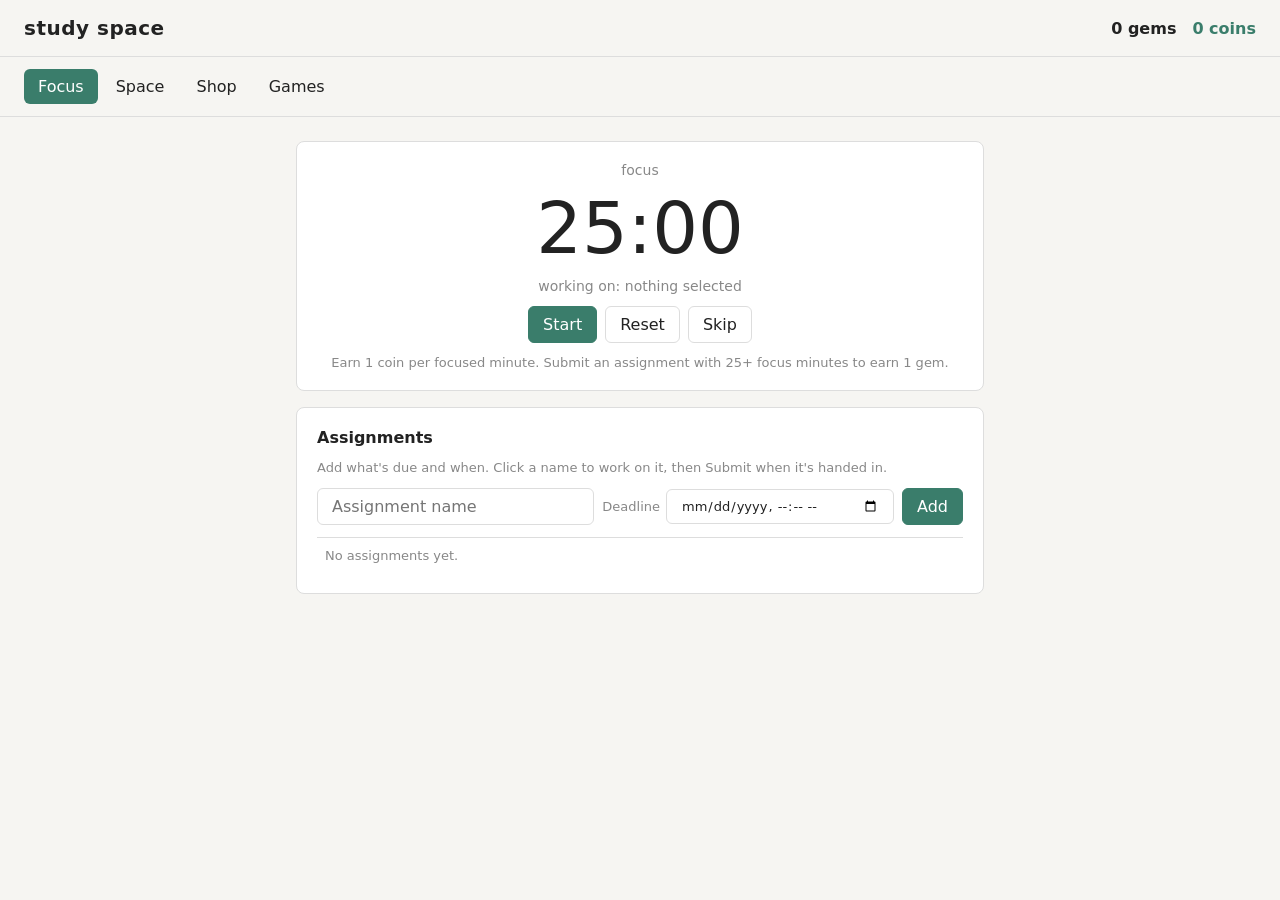
==== index.html @ 0e697341 "Add deadlines and time-left countdowns to the assignment list Co-Authored-By: Claude Opus 5.5 <norep" ====
<!doctype html>
<html lang="en">
<head>
  <meta charset="utf-8">
  <meta name="viewport" content="width=device-width, initial-scale=1">
  <title>Study Space</title>
  <link rel="stylesheet" href="style.css">
</head>
<body>
  <header class="topbar">
    <h1>study space</h1>
    <div class="wallet">
      <span class="gems"><span id="gem-count">0</span> gems</span>
      <span class="coins"><span id="coin-count">0</span> coins</span>
    </div>
  </header>

  <nav class="tabs">
    <button data-tab="focus" class="active">Focus</button>
    <button data-tab="space">Space</button>
    <button data-tab="shop">Shop</button>
    <button data-tab="games">Games</button>
  </nav>

  <main>
    <!-- FOCUS: pomodoro timer + assignments -->
    <section id="tab-focus" class="tab active">
      <div class="card timer-card">
        <div id="timer-mode" class="label">focus</div>
        <div id="timer-display" class="timer">25:00</div>
        <div class="label">working on: <span id="current-assignment">nothing selected</span></div>
        <div class="row">
          <button id="btn-start" class="primary">Start</button>
          <button id="btn-reset">Reset</button>
          <button id="btn-skip">Skip</button>
        </div>
        <div class="small" id="earn-info"></div>
      </div>

      <div class="card">
        <h2>Assignments</h2>
        <p class="small">Add what's due and when. Click a name to work on it, then Submit when it's handed in.</p>
        <form id="assignment-form" class="row wrap">
          <input id="assignment-input" placeholder="Assignment name" maxlength="80" required>
          <label class="small due-label">Deadline
            <input id="assignment-deadline" type="datetime-local">
          </label>
          <button class="primary">Add</button>
        </form>
        <ul id="assignment-list" class="list"></ul>
      </div>
    </section>

    <!-- SPACE: decorate your room -->
    <section id="tab-space" class="tab">
      <div class="card">
        <h2>Your space</h2>
        <p class="small">Pick a decoration below, then click a spot in the room. Click a placed item to remove it.</p>
        <div id="room" class="room"></div>
      </div>
      <div class="card">
        <h2>Inventory</h2>
        <div id="inventory" class="grid"></div>
      </div>
    </section>

    <!-- SHOP -->
    <section id="tab-shop" class="tab">
      <div class="card">
        <h2>Exchange</h2>
        <p class="small" id="exchange-info"></p>
        <button id="btn-exchange" class="primary">Exchange 1 gem</button>
      </div>
      <div class="card"><h2>Themes</h2><div id="shop-themes" class="grid"></div></div>
      <div class="card"><h2>Decorations</h2><div id="shop-decorations" class="grid"></div></div>
      <div class="card"><h2>Mini games</h2><div id="shop-games" class="grid"></div></div>
    </section>

    <!-- GAMES -->
    <section id="tab-games" class="tab">
      <div class="card">
        <h2>Mini games</h2>
        <div id="games-list" class="grid"></div>
      </div>
      <div class="card" id="game-stage-card" hidden>
        <div class="row between">
          <h2 id="game-title"></h2>
          <button id="btn-close-game">Close</button>
        </div>
        <div id="game-stage"></div>
      </div>
    </section>
  </main>

  <script src="js/catalog.js"></script>
  <script src="js/state.js"></script>
  <script src="js/games.js"></script>
  <script src="js/app.js"></script>
</body>
</html>
---- style.css ----
/* Study Space — flat, minimalist. No shadows anywhere. */
:root {
  --bg: #f6f5f2;
  --surface: #ffffff;
  --text: #222222;
  --muted: #888888;
  --border: #dddddd;
  --accent: #3a7d6b;
  --accent-text: #ffffff;
}

* { box-sizing: border-box; box-shadow: none !important; text-shadow: none !important; }

body {
  margin: 0;
  font-family: system-ui, -apple-system, "Segoe UI", sans-serif;
  background: var(--bg);
  color: var(--text);
}

.topbar {
  display: flex;
  justify-content: space-between;
  align-items: center;
  padding: 16px 24px;
  border-bottom: 1px solid var(--border);
}
.topbar h1 { margin: 0; font-size: 20px; font-weight: 600; letter-spacing: 0.5px; }
.wallet { display: flex; gap: 16px; font-weight: 600; }
.coins { color: var(--accent); }
.gems { color: var(--text); }

.tabs { display: flex; gap: 4px; padding: 12px 24px; border-bottom: 1px solid var(--border); }
.tabs button { border: none; background: transparent; }
.tabs button.active { background: var(--accent); color: var(--accent-text); }

main { max-width: 720px; margin: 0 auto; padding: 24px 16px; }
.tab { display: none; }
.tab.active { display: block; }

.card {
  background: var(--surface);
  border: 1px solid var(--border);
  border-radius: 8px;
  padding: 20px;
  margin-bottom: 16px;
}
h2 { margin: 0 0 12px; font-size: 16px; font-weight: 600; }

button, input {
  font: inherit;
  color: var(--text);
  background: var(--surface);
  border: 1px solid var(--border);
  border-radius: 6px;
  padding: 8px 14px;
}
button { cursor: pointer; }
button:hover { border-color: var(--accent); }
button.primary { background: var(--accent); color: var(--accent-text); border-color: var(--accent); }
button:disabled { opacity: 0.4; cursor: default; }
input { flex: 1; min-width: 0; }

.row { display: flex; gap: 8px; align-items: center; margin: 12px 0; }
.row.between { justify-content: space-between; margin: 0 0 12px; }
.small { font-size: 13px; color: var(--muted); }
.label { color: var(--muted); font-size: 14px; }

/* Timer */
.timer-card { text-align: center; }
.timer-card .row { justify-content: center; }
.timer { font-size: 72px; font-weight: 300; font-variant-numeric: tabular-nums; margin: 8px 0; }

/* Assignment list */
.list { list-style: none; padding: 0; margin: 0; }
.list li {
  display: flex; align-items: center; gap: 8px;
  padding: 10px 8px; border-top: 1px solid var(--border);
}
.list li.selected { outline: 2px solid var(--accent); outline-offset: -2px; border-radius: 6px; }
.list li.done .name { text-decoration: line-through; color: var(--muted); }
.row.wrap { flex-wrap: wrap; }
.due-label { display: flex; align-items: center; gap: 6px; }
.due-label input { flex: none; }
.list .info { flex: 1; min-width: 0; display: flex; flex-direction: column; gap: 2px; }
.list .name { cursor: pointer; }
.list .due { font-size: 13px; color: var(--muted); display: flex; gap: 6px; align-items: center; flex-wrap: wrap; }
.list .due .left { color: var(--text); }
.list .due .overdue { color: #c0392b; font-weight: 600; }
.list .due .soon { color: var(--accent); font-weight: 600; }
.list .due input { padding: 2px 6px; font-size: 13px; flex: none; }
.list .due .link { border: none; background: none; padding: 0; font-size: 13px; color: var(--muted); text-decoration: underline; }
.list .mins { color: var(--muted); font-size: 13px; }
.list .gem-tag { font-size: 12px; border: 1px solid var(--border); border-radius: 4px; padding: 2px 6px; }
.list button { padding: 4px 10px; font-size: 13px; }

/* Grid of items (shop, inventory, games) */
.grid { display: grid; grid-template-columns: repeat(auto-fill, minmax(140px, 1fr)); gap: 8px; }
.item {
  border: 1px solid var(--border); border-radius: 6px; padding: 12px;
  display: flex; flex-direction: column; gap: 6px; align-items: center; text-align: center;
}
.item.selected { border-color: var(--accent); border-width: 2px; }
.item .icon { font-size: 28px; }
.item .swatch { width: 40px; height: 24px; border-radius: 4px; border: 1px solid var(--border); }
.item button { width: 100%; }

/* Room */
.room {
  display: grid; grid-template-columns: repeat(6, 1fr); gap: 4px;
  border: 1px solid var(--border); border-radius: 6px; padding: 4px;
  background: var(--bg);
}
.slot {
  aspect-ratio: 1; display: flex; align-items: center; justify-content: center;
  font-size: 32px; border: 1px dashed var(--border); border-radius: 4px; cursor: pointer;
}
.slot:hover { border-color: var(--accent); }
.slot.floor { background: var(--surface); }

/* Mini game stage */
#game-stage { min-height: 260px; position: relative; }
.target {
  position: absolute; width: 40px; height: 40px; border-radius: 50%;
  background: var(--accent); border: none; padding: 0;
}
.memory-grid { display: grid; grid-template-columns: repeat(4, 1fr); gap: 6px; max-width: 320px; }
.memory-grid button { aspect-ratio: 1; font-size: 24px; }
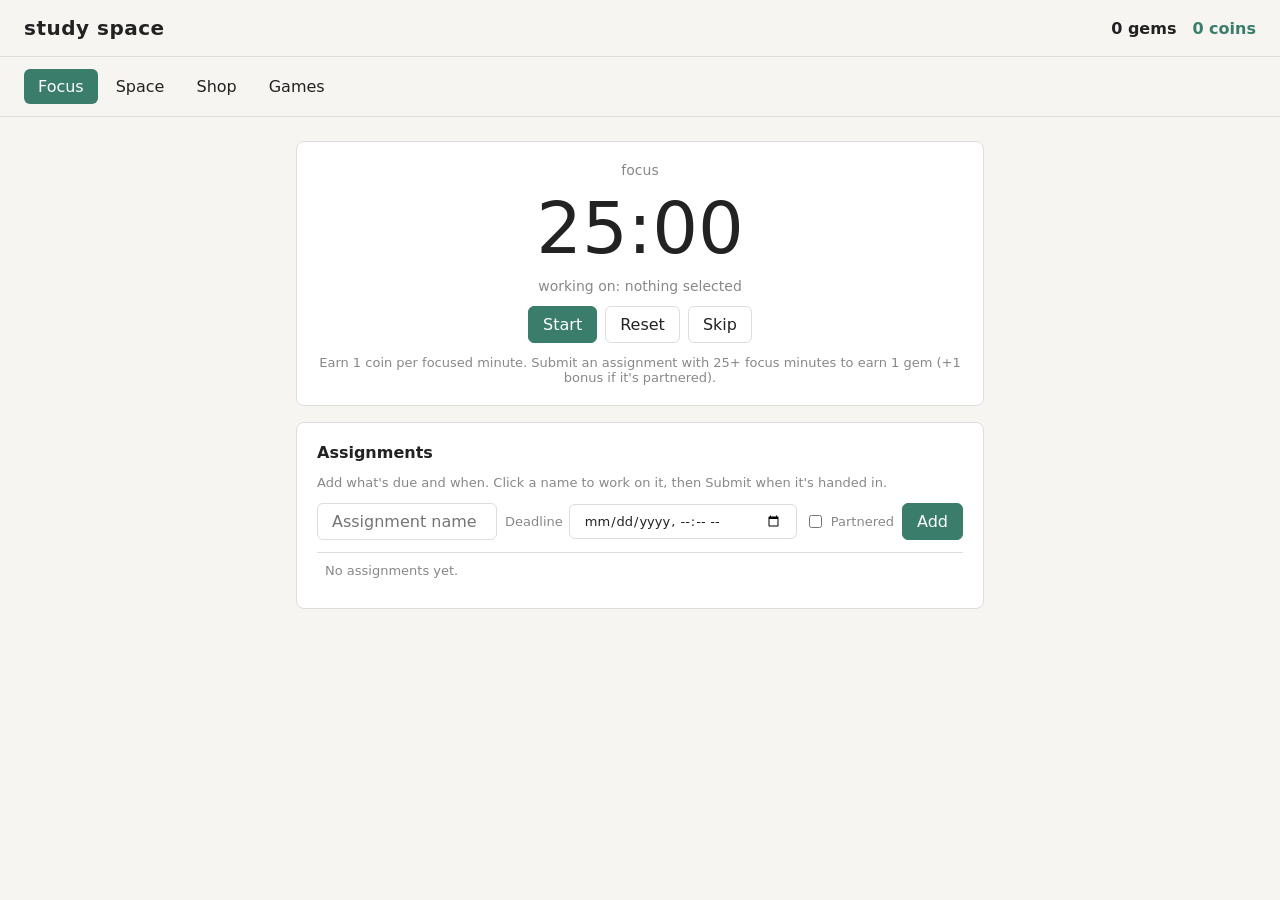
==== commit 521600af: "Mark partnered assignments and pay bonus gems for submitting them Co-Authored-By: Claude Opus 5.5 <n" ====
--- a/index.html
+++ b/index.html
@@ -45,6 +45,8 @@
           <label class="small due-label">Deadline
             <input id="assignment-deadline" type="datetime-local">
           </label>
+          <label class="small due-label"><input id="assignment-partnered" type="checkbox"> Partnered</label>
+          <input id="assignment-partners" placeholder="Partner names (optional)" maxlength="80" hidden>
           <button class="primary">Add</button>
         </form>
         <ul id="assignment-list" class="list"></ul>
--- a/style.css
+++ b/style.css
@@ -89,6 +89,12 @@
 .list .due .overdue { color: #c0392b; font-weight: 600; }
 .list .due .soon { color: var(--accent); font-weight: 600; }
 .list .due input { padding: 2px 6px; font-size: 13px; flex: none; }
+.partner-tag {
+  font-size: 12px; border: 1px solid var(--accent); color: var(--accent);
+  border-radius: 4px; padding: 1px 6px; margin-left: 6px; vertical-align: middle;
+}
+.list li.partnered:not(.done) { border-left: 3px solid var(--accent); }
+.list .counting { font-size: 12px; color: var(--accent); }
 .list .due .link { border: none; background: none; padding: 0; font-size: 13px; color: var(--muted); text-decoration: underline; }
 .list .mins { color: var(--muted); font-size: 13px; }
 .list .gem-tag { font-size: 12px; border: 1px solid var(--border); border-radius: 4px; padding: 2px 6px; }
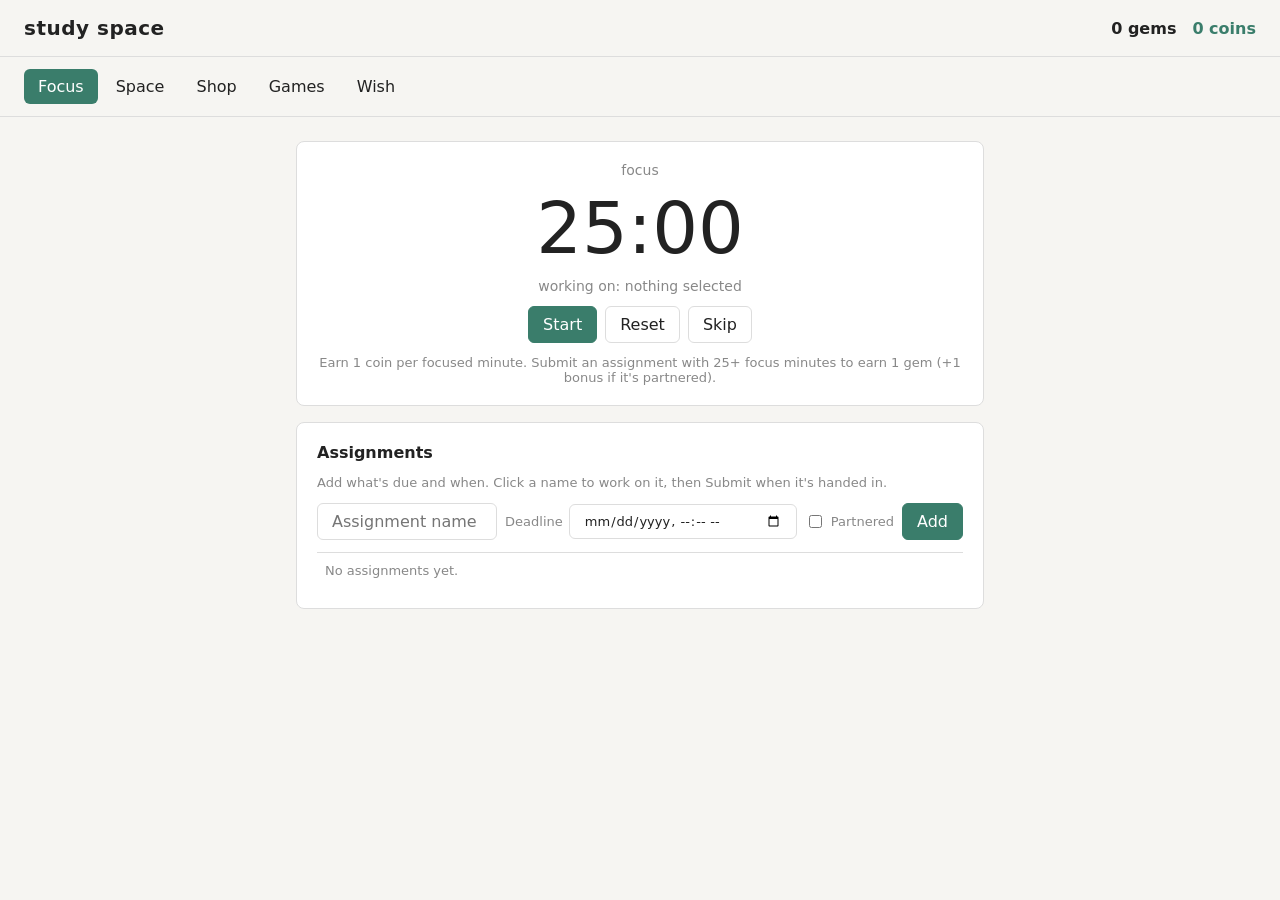
==== commit 5b2fc29d: "Add Wish page: banner-style gacha for study buddies Co-Authored-By: Claude Opus 5.5 <noreply@anthrop" ====
--- a/index.html
+++ b/index.html
@@ -20,6 +20,7 @@
     <button data-tab="space">Space</button>
     <button data-tab="shop">Shop</button>
     <button data-tab="games">Games</button>
+    <button data-tab="wish">Wish</button>
   </nav>
 
   <main>
@@ -29,6 +30,7 @@
         <div id="timer-mode" class="label">focus</div>
         <div id="timer-display" class="timer">25:00</div>
         <div class="label">working on: <span id="current-assignment">nothing selected</span></div>
+        <div id="buddy-companion" class="small" hidden></div>
         <div class="row">
           <button id="btn-start" class="primary">Start</button>
           <button id="btn-reset">Reset</button>
@@ -92,11 +94,39 @@
         <div id="game-stage"></div>
       </div>
     </section>
+
+    <!-- WISH: gacha banners for study buddies -->
+    <section id="tab-wish" class="tab">
+      <div id="banner-tabs" class="row"></div>
+      <div class="card banner">
+        <div class="banner-art" id="banner-art"></div>
+        <div class="banner-body">
+          <div class="label">limited banner</div>
+          <h2 id="banner-name"></h2>
+          <p id="banner-blurb" class="small"></p>
+          <p id="banner-rates" class="small"></p>
+          <div class="row">
+            <button id="btn-wish-1">Wish ×1</button>
+            <button id="btn-wish-10" class="primary">Wish ×10</button>
+          </div>
+        </div>
+      </div>
+      <div class="card" id="wish-results-card" hidden>
+        <h2>Results</h2>
+        <div id="wish-results" class="grid"></div>
+      </div>
+      <div class="card">
+        <h2>Study buddies</h2>
+        <p class="small">Pick one to keep you company on the Focus page.</p>
+        <div id="buddy-collection" class="grid"></div>
+      </div>
+    </section>
   </main>
 
   <script src="js/catalog.js"></script>
   <script src="js/state.js"></script>
   <script src="js/games.js"></script>
+  <script src="js/gacha.js"></script>
   <script src="js/app.js"></script>
 </body>
 </html>
--- a/style.css
+++ b/style.css
@@ -124,6 +124,25 @@
 .slot:hover { border-color: var(--accent); }
 .slot.floor { background: var(--surface); }
 
+/* Wish (gacha) */
+.banner { display: flex; gap: 20px; align-items: center; border: 2px solid var(--accent); }
+.banner-art {
+  font-size: 88px; width: 140px; height: 140px; flex: none;
+  display: flex; align-items: center; justify-content: center;
+  border: 1px solid var(--border); border-radius: 8px; background: var(--bg);
+}
+.banner-body h2 { font-size: 22px; margin: 4px 0; }
+#banner-tabs button.active { border-color: var(--accent); color: var(--accent); }
+.r3 { border-color: var(--border); }
+.r4 { border-color: #7b6cd9; }
+.r5 { border-color: #d4a017; border-width: 2px; }
+.stars { font-size: 12px; letter-spacing: 1px; }
+.r4 .stars { color: #7b6cd9; }
+.r5 .stars { color: #d4a017; }
+.item.locked { opacity: 0.35; }
+.item.new::after { content: "new"; font-size: 11px; color: var(--accent); }
+@media (max-width: 520px) { .banner { flex-direction: column; text-align: center; } .banner .row { justify-content: center; } }
+
 /* Mini game stage */
 #game-stage { min-height: 260px; position: relative; }
 .target {
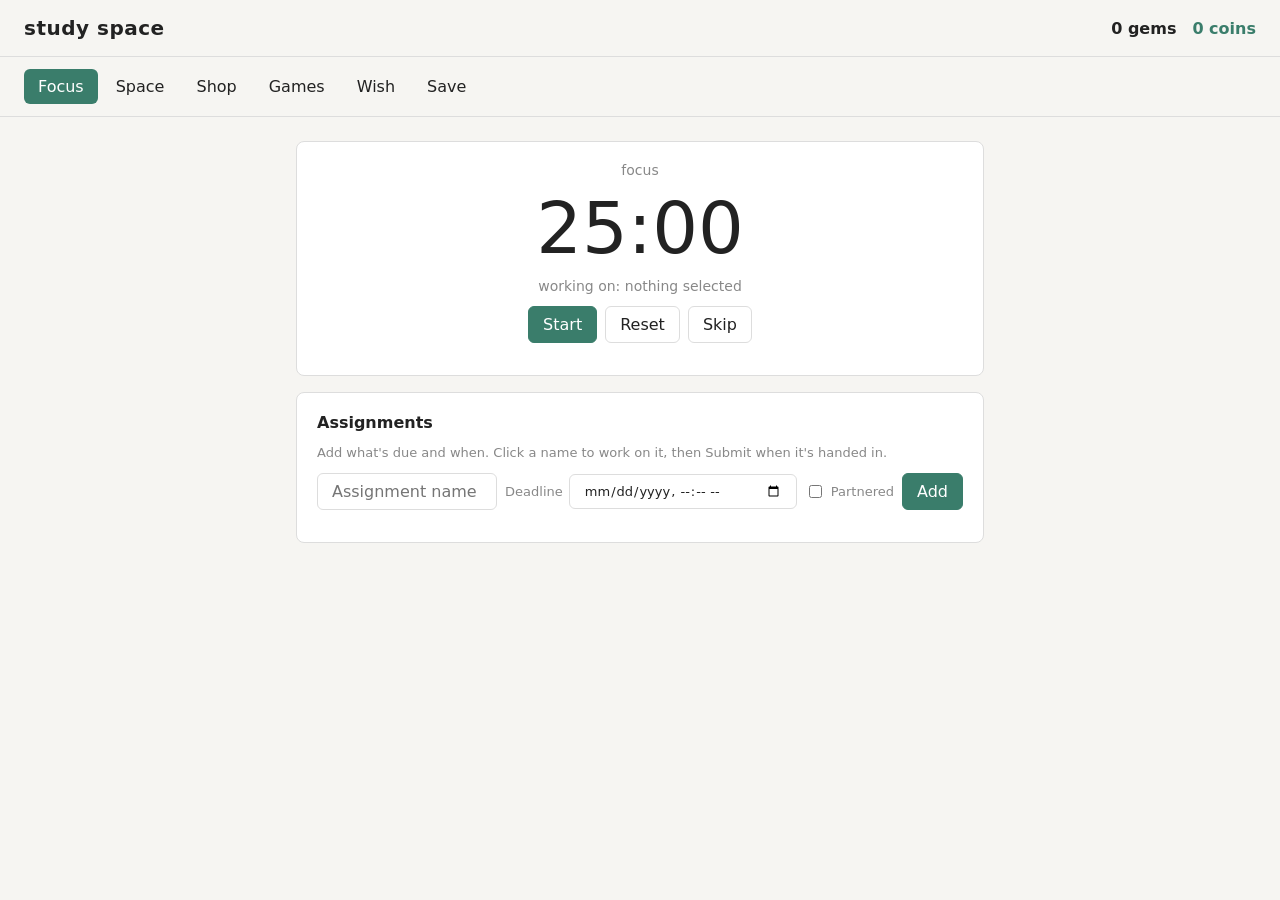
==== commit daceab2e: "Add save codes to export and import progress Co-Authored-By: Claude Opus 5.5 <noreply@anthropic.com>" ====
--- a/index.html
+++ b/index.html
@@ -21,6 +21,7 @@
     <button data-tab="shop">Shop</button>
     <button data-tab="games">Games</button>
     <button data-tab="wish">Wish</button>
+    <button data-tab="save">Save</button>
   </nav>
 
   <main>
@@ -121,12 +122,35 @@
         <div id="buddy-collection" class="grid"></div>
       </div>
     </section>
+
+    <!-- SAVE: export / import progress as a code -->
+    <section id="tab-save" class="tab">
+      <div class="card">
+        <h2>Get your save code</h2>
+        <p class="small">Copy this code somewhere safe (notes app, email to yourself). It holds everything: coins, gems, assignments, decorations, buddies.</p>
+        <div class="row">
+          <button id="btn-make-code" class="primary">Generate code</button>
+          <button id="btn-copy-code" disabled>Copy</button>
+        </div>
+        <textarea id="save-code-out" rows="4" readonly placeholder="Your code will appear here"></textarea>
+      </div>
+      <div class="card">
+        <h2>Load a save code</h2>
+        <p class="small">Paste a code to restore progress on this browser. This replaces the current progress here.</p>
+        <textarea id="save-code-in" rows="4" placeholder="Paste a code starting with SS1-"></textarea>
+        <div class="row">
+          <button id="btn-load-code" class="primary">Load</button>
+          <span id="save-code-msg" class="small"></span>
+        </div>
+      </div>
+    </section>
   </main>
 
   <script src="js/catalog.js"></script>
   <script src="js/state.js"></script>
   <script src="js/games.js"></script>
   <script src="js/gacha.js"></script>
+  <script src="js/savecode.js"></script>
   <script src="js/app.js"></script>
 </body>
 </html>
--- a/style.css
+++ b/style.css
@@ -60,6 +60,11 @@
 button.primary { background: var(--accent); color: var(--accent-text); border-color: var(--accent); }
 button:disabled { opacity: 0.4; cursor: default; }
 input { flex: 1; min-width: 0; }
+textarea {
+  width: 100%; font: 13px/1.4 ui-monospace, Menlo, Consolas, monospace; color: var(--text);
+  background: var(--bg); border: 1px solid var(--border); border-radius: 6px; padding: 8px;
+  resize: vertical; word-break: break-all;
+}
 
 .row { display: flex; gap: 8px; align-items: center; margin: 12px 0; }
 .row.between { justify-content: space-between; margin: 0 0 12px; }
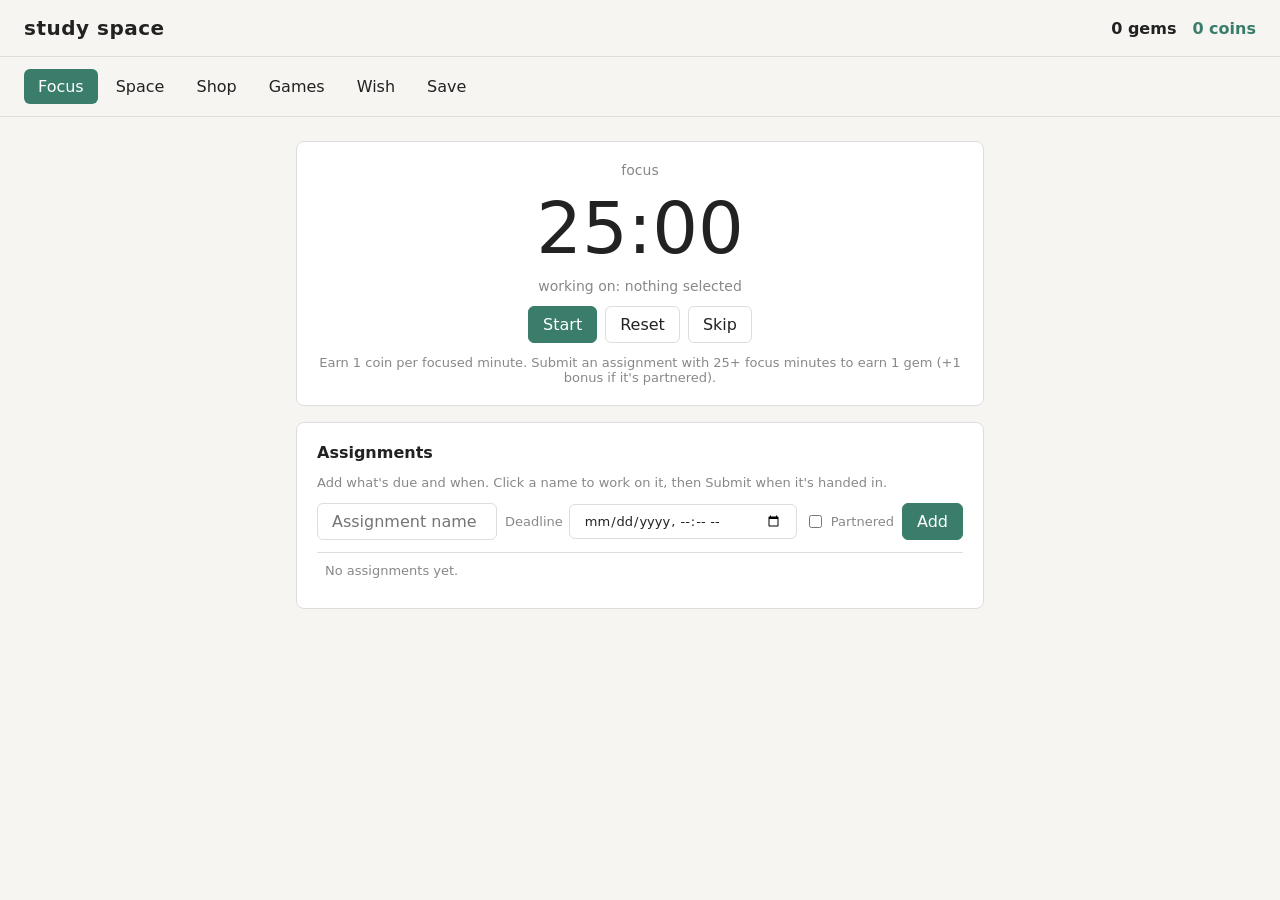
==== commit 2b819450: "Turn Space into a drag-and-drop sticker stage with backdrops Co-Authored-By: Claude Opus 5.5 <norepl" ====
--- a/index.html
+++ b/index.html
@@ -59,13 +59,29 @@
     <!-- SPACE: decorate your room -->
     <section id="tab-space" class="tab">
       <div class="card">
-        <h2>Your space</h2>
-        <p class="small">Pick a decoration below, then click a spot in the room. Click a placed item to remove it.</p>
-        <div id="room" class="room"></div>
+        <div class="row between">
+          <h2>Your space</h2>
+          <button id="btn-clear-stage">Put everything away</button>
+        </div>
+        <p class="small">Drag stickers from the tray onto the stage. Drag them around, tap one to resize, flip or layer it, and drag it off the stage to put it away.</p>
+        <div id="stage" class="stage"></div>
+        <div id="sticker-tools" class="row tools" hidden>
+          <button data-tool="smaller" title="Smaller">−</button>
+          <button data-tool="bigger" title="Bigger">+</button>
+          <button data-tool="flip" title="Flip">Flip</button>
+          <button data-tool="back" title="Send backward">Back</button>
+          <button data-tool="front" title="Bring forward">Front</button>
+          <button data-tool="remove" title="Put away">Put away</button>
+        </div>
       </div>
       <div class="card">
-        <h2>Inventory</h2>
-        <div id="inventory" class="grid"></div>
+        <h2>Sticker tray</h2>
+        <div class="label">Decorations</div>
+        <div id="tray-decor" class="tray"></div>
+        <div class="label">Study buddies</div>
+        <div id="tray-buddies" class="tray"></div>
+        <div class="label">Backdrop</div>
+        <div id="backdrop-picker" class="tray"></div>
       </div>
     </section>
 
@@ -77,6 +93,7 @@
         <button id="btn-exchange" class="primary">Exchange 1 gem</button>
       </div>
       <div class="card"><h2>Themes</h2><div id="shop-themes" class="grid"></div></div>
+      <div class="card"><h2>Backdrops</h2><div id="shop-backdrops" class="grid"></div></div>
       <div class="card"><h2>Decorations</h2><div id="shop-decorations" class="grid"></div></div>
       <div class="card"><h2>Mini games</h2><div id="shop-games" class="grid"></div></div>
     </section>
@@ -150,6 +167,7 @@
   <script src="js/state.js"></script>
   <script src="js/games.js"></script>
   <script src="js/gacha.js"></script>
+  <script src="js/space.js"></script>
   <script src="js/savecode.js"></script>
   <script src="js/app.js"></script>
 </body>
--- a/style.css
+++ b/style.css
@@ -116,18 +116,33 @@
 .item .swatch { width: 40px; height: 24px; border-radius: 4px; border: 1px solid var(--border); }
 .item button { width: 100%; }
 
-/* Room */
-.room {
-  display: grid; grid-template-columns: repeat(6, 1fr); gap: 4px;
-  border: 1px solid var(--border); border-radius: 6px; padding: 4px;
-  background: var(--bg);
+/* Space stage (drag-and-drop sticker scene) */
+.stage {
+  position: relative; aspect-ratio: 4 / 3; overflow: hidden;
+  container-type: inline-size; touch-action: none; user-select: none;
+  border: 1px solid var(--border); border-radius: 6px;
+  background: linear-gradient(var(--wall, #efe9df) 0 66%, var(--floor, #d9cbb5) 66% 100%);
 }
-.slot {
-  aspect-ratio: 1; display: flex; align-items: center; justify-content: center;
-  font-size: 32px; border: 1px dashed var(--border); border-radius: 4px; cursor: pointer;
+.sticker {
+  position: absolute; line-height: 1; font-size: 11cqw; cursor: grab;
+  transform: translate(-50%, -50%) scale(var(--s, 1)) scaleX(var(--flip, 1));
+  padding: 2px; border: 2px solid transparent; border-radius: 6px;
 }
-.slot:hover { border-color: var(--accent); }
-.slot.floor { background: var(--surface); }
+.sticker.selected { border: 2px dashed var(--accent); }
+.sticker.dragging { cursor: grabbing; }
+.drag-ghost { position: fixed; z-index: 100; pointer-events: none; font-size: 48px; transform: translate(-50%, -50%); }
+.tools { flex-wrap: wrap; }
+.tools button { padding: 6px 12px; }
+.tray { display: flex; gap: 8px; overflow-x: auto; padding: 6px 0 12px; touch-action: pan-x; }
+.tray .chip {
+  flex: none; display: flex; flex-direction: column; align-items: center; gap: 2px;
+  min-width: 64px; padding: 8px; border: 1px solid var(--border); border-radius: 6px;
+  background: var(--surface); cursor: grab; user-select: none; touch-action: none; font-size: 12px;
+}
+.tray .chip .icon { font-size: 28px; line-height: 1; }
+.tray .chip.active { border-color: var(--accent); border-width: 2px; }
+.tray .empty { font-size: 13px; color: var(--muted); padding: 8px 0; }
+.backdrop-swatch { width: 40px; height: 30px; border-radius: 4px; border: 1px solid var(--border); }
 
 /* Wish (gacha) */
 .banner { display: flex; gap: 20px; align-items: center; border: 2px solid var(--accent); }
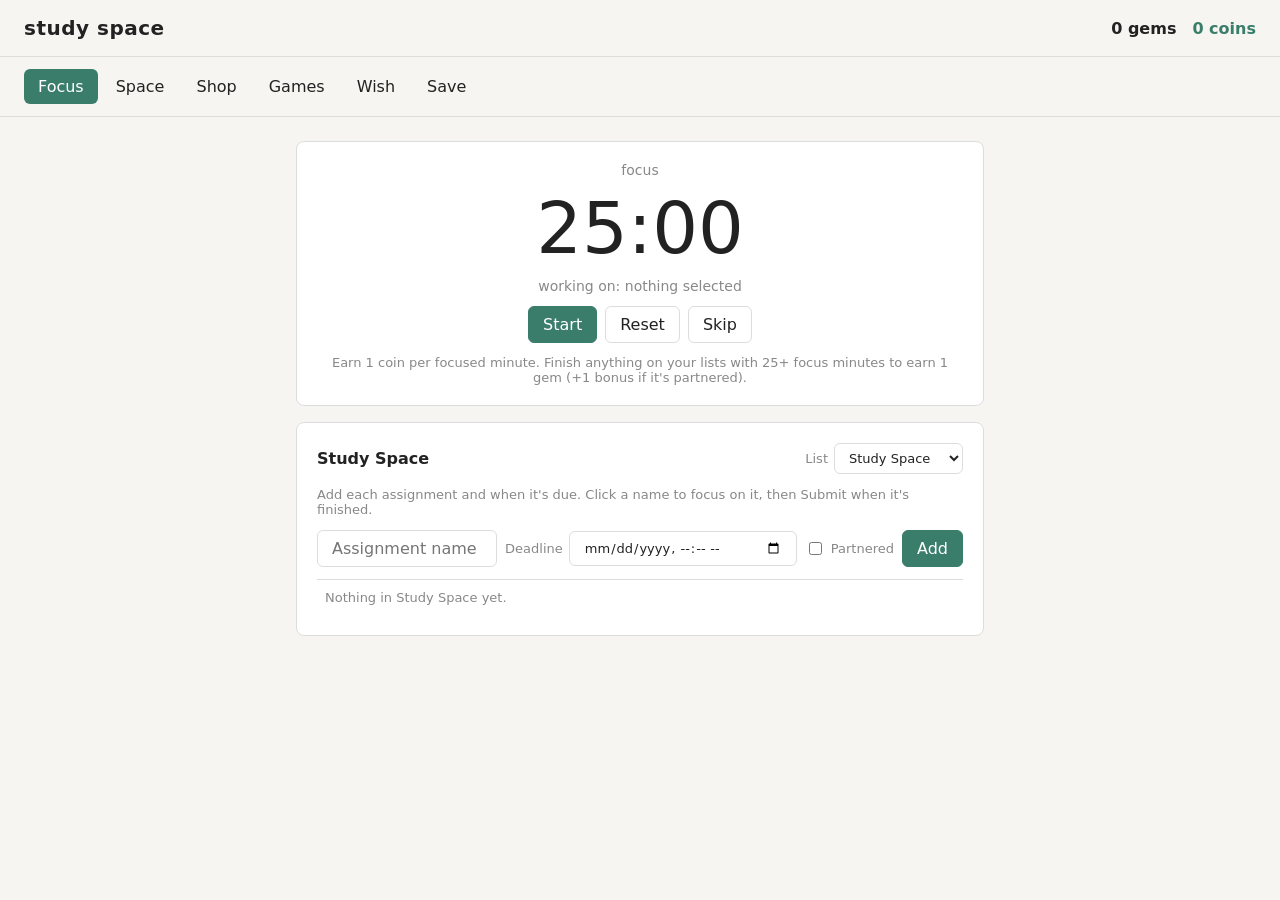
==== commit 1aae3919: "Add list categories: study, work, social, home and health space Co-Authored-By: Claude Opus 5.5 <nor" ====
--- a/index.html
+++ b/index.html
@@ -41,8 +41,13 @@
       </div>
 
       <div class="card">
-        <h2>Assignments</h2>
-        <p class="small">Add what's due and when. Click a name to work on it, then Submit when it's handed in.</p>
+        <div class="row between list-head">
+          <h2 id="list-title">Study Space</h2>
+          <label class="small due-label">List
+            <select id="category-select"></select>
+          </label>
+        </div>
+        <p class="small" id="list-help"></p>
         <form id="assignment-form" class="row wrap">
           <input id="assignment-input" placeholder="Assignment name" maxlength="80" required>
           <label class="small due-label">Deadline
@@ -164,6 +169,7 @@
   </main>
 
   <script src="js/catalog.js"></script>
+  <script src="js/sprites.js"></script>
   <script src="js/state.js"></script>
   <script src="js/games.js"></script>
   <script src="js/gacha.js"></script>
--- a/style.css
+++ b/style.css
@@ -10,6 +10,7 @@
 }
 
 * { box-sizing: border-box; box-shadow: none !important; text-shadow: none !important; }
+[hidden] { display: none !important; }
 
 body {
   margin: 0;
@@ -85,6 +86,13 @@
 .list li.selected { outline: 2px solid var(--accent); outline-offset: -2px; border-radius: 6px; }
 .list li.done .name { text-decoration: line-through; color: var(--muted); }
 .row.wrap { flex-wrap: wrap; }
+select {
+  font: inherit; color: var(--text); background: var(--surface);
+  border: 1px solid var(--border); border-radius: 6px; padding: 6px 10px;
+}
+.list-head { flex-wrap: wrap; gap: 8px; }
+.list-head h2 { margin: 0; }
+.cat-tag { font-size: 12px; color: var(--muted); }
 .due-label { display: flex; align-items: center; gap: 6px; }
 .due-label input { flex: none; }
 .list .info { flex: 1; min-width: 0; display: flex; flex-direction: column; gap: 2px; }
@@ -116,12 +124,18 @@
 .item .swatch { width: 40px; height: 24px; border-radius: 4px; border: 1px solid var(--border); }
 .item button { width: 100%; }
 
+/* Sprites (PNG art). 1em tall so they size like the emoji they replace. */
+.sprite { height: 1em; width: auto; max-width: 3em; object-fit: contain; vertical-align: middle; display: inline-block; }
+.sprite.pixelated { image-rendering: pixelated; }
+.sticker img, .drag-ghost img, .chip img { pointer-events: none; }
+.companion-art { font-size: 20px; vertical-align: middle; }
+
 /* Space stage (drag-and-drop sticker scene) */
 .stage {
   position: relative; aspect-ratio: 4 / 3; overflow: hidden;
   container-type: inline-size; touch-action: none; user-select: none;
   border: 1px solid var(--border); border-radius: 6px;
-  background: linear-gradient(var(--wall, #efe9df) 0 66%, var(--floor, #d9cbb5) 66% 100%);
+  background: #efe9df; /* real backdrop set from js (backdropCSS) */
 }
 .sticker {
   position: absolute; line-height: 1; font-size: 11cqw; cursor: grab;
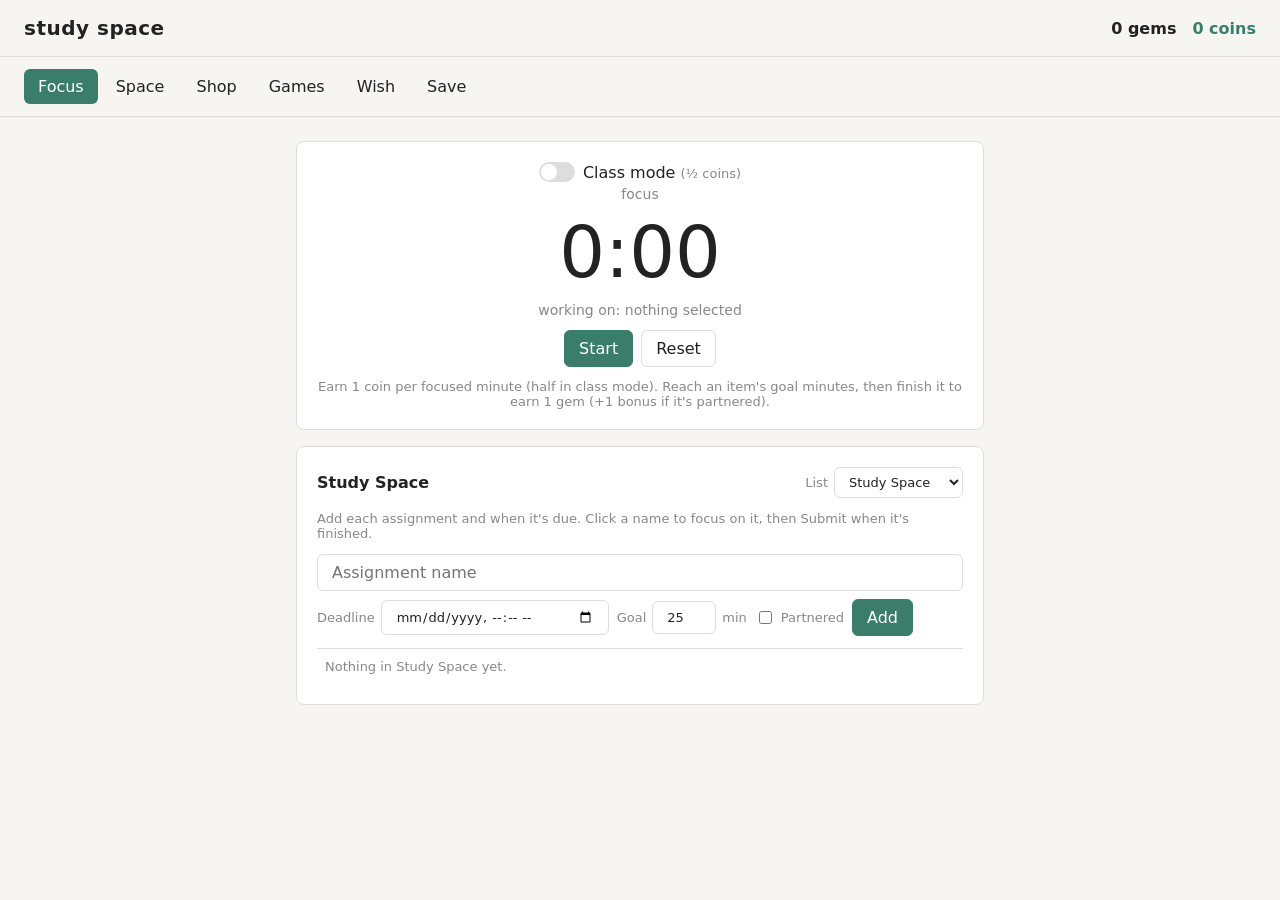
==== commit 1f3d173b: "Stopwatch timer, class mode at half coins, and per-item goal minutes The timer now counts up from 0:" ====
--- a/index.html
+++ b/index.html
@@ -28,14 +28,18 @@
     <!-- FOCUS: pomodoro timer + assignments -->
     <section id="tab-focus" class="tab active">
       <div class="card timer-card">
+        <label class="switch">
+          <input type="checkbox" id="class-mode">
+          <span class="track"><span class="knob"></span></span>
+          <span>Class mode <span class="small" id="class-rate"></span></span>
+        </label>
         <div id="timer-mode" class="label">focus</div>
-        <div id="timer-display" class="timer">25:00</div>
-        <div class="label">working on: <span id="current-assignment">nothing selected</span></div>
+        <div id="timer-display" class="timer">0:00</div>
+        <div class="label" id="working-on-line">working on: <span id="current-assignment">nothing selected</span></div>
         <div id="buddy-companion" class="small" hidden></div>
         <div class="row">
           <button id="btn-start" class="primary">Start</button>
           <button id="btn-reset">Reset</button>
-          <button id="btn-skip">Skip</button>
         </div>
         <div class="small" id="earn-info"></div>
       </div>
@@ -52,6 +56,9 @@
           <input id="assignment-input" placeholder="Assignment name" maxlength="80" required>
           <label class="small due-label">Deadline
             <input id="assignment-deadline" type="datetime-local">
+          </label>
+          <label class="small due-label">Goal
+            <input id="assignment-goal" type="number" min="1" max="600" step="1" value="25" class="goal-input"> min
           </label>
           <label class="small due-label"><input id="assignment-partnered" type="checkbox"> Partnered</label>
           <input id="assignment-partners" placeholder="Partner names (optional)" maxlength="80" hidden>
--- a/style.css
+++ b/style.css
@@ -71,6 +71,19 @@
 .row.between { justify-content: space-between; margin: 0 0 12px; }
 .small { font-size: 13px; color: var(--muted); }
 .label { color: var(--muted); font-size: 14px; }
+
+/* Class mode switch (flat) */
+.switch { display: inline-flex; align-items: center; gap: 8px; cursor: pointer; user-select: none; }
+.switch input { position: absolute; opacity: 0; width: 1px; height: 1px; }
+.switch .track { width: 36px; height: 20px; border-radius: 10px; background: var(--border); position: relative; flex: none; transition: background 0.15s; }
+.switch .knob { position: absolute; top: 2px; left: 2px; width: 16px; height: 16px; border-radius: 50%; background: var(--surface); transition: left 0.15s; }
+.switch input:checked + .track { background: var(--accent); }
+.switch input:checked + .track .knob { left: 18px; }
+.switch input:focus-visible + .track { outline: 2px solid var(--accent); outline-offset: 2px; }
+.timer-card.class-on .timer { color: var(--accent); }
+.goal-input { width: 64px; flex: none; }
+#assignment-input { flex: 1 1 100%; } /* name gets its own line; deadline, goal, partnered and Add wrap below */
+.list .mins.met { color: var(--accent); font-weight: 600; }
 
 /* Timer */
 .timer-card { text-align: center; }
@@ -127,6 +140,9 @@
 /* Sprites (PNG art). 1em tall so they size like the emoji they replace. */
 .sprite { height: 1em; width: auto; max-width: 3em; object-fit: contain; vertical-align: middle; display: inline-block; }
 .sprite.pixelated { image-rendering: pixelated; }
+/* Drawn characters are usually tall and narrow, so give sprites extra height on cards and the banner. */
+.item .icon .sprite, .chip .icon .sprite { height: 1.6em; }
+.banner-art .sprite { height: 1.4em; }
 .sticker img, .drag-ghost img, .chip img { pointer-events: none; }
 .companion-art { font-size: 20px; vertical-align: middle; }
 
